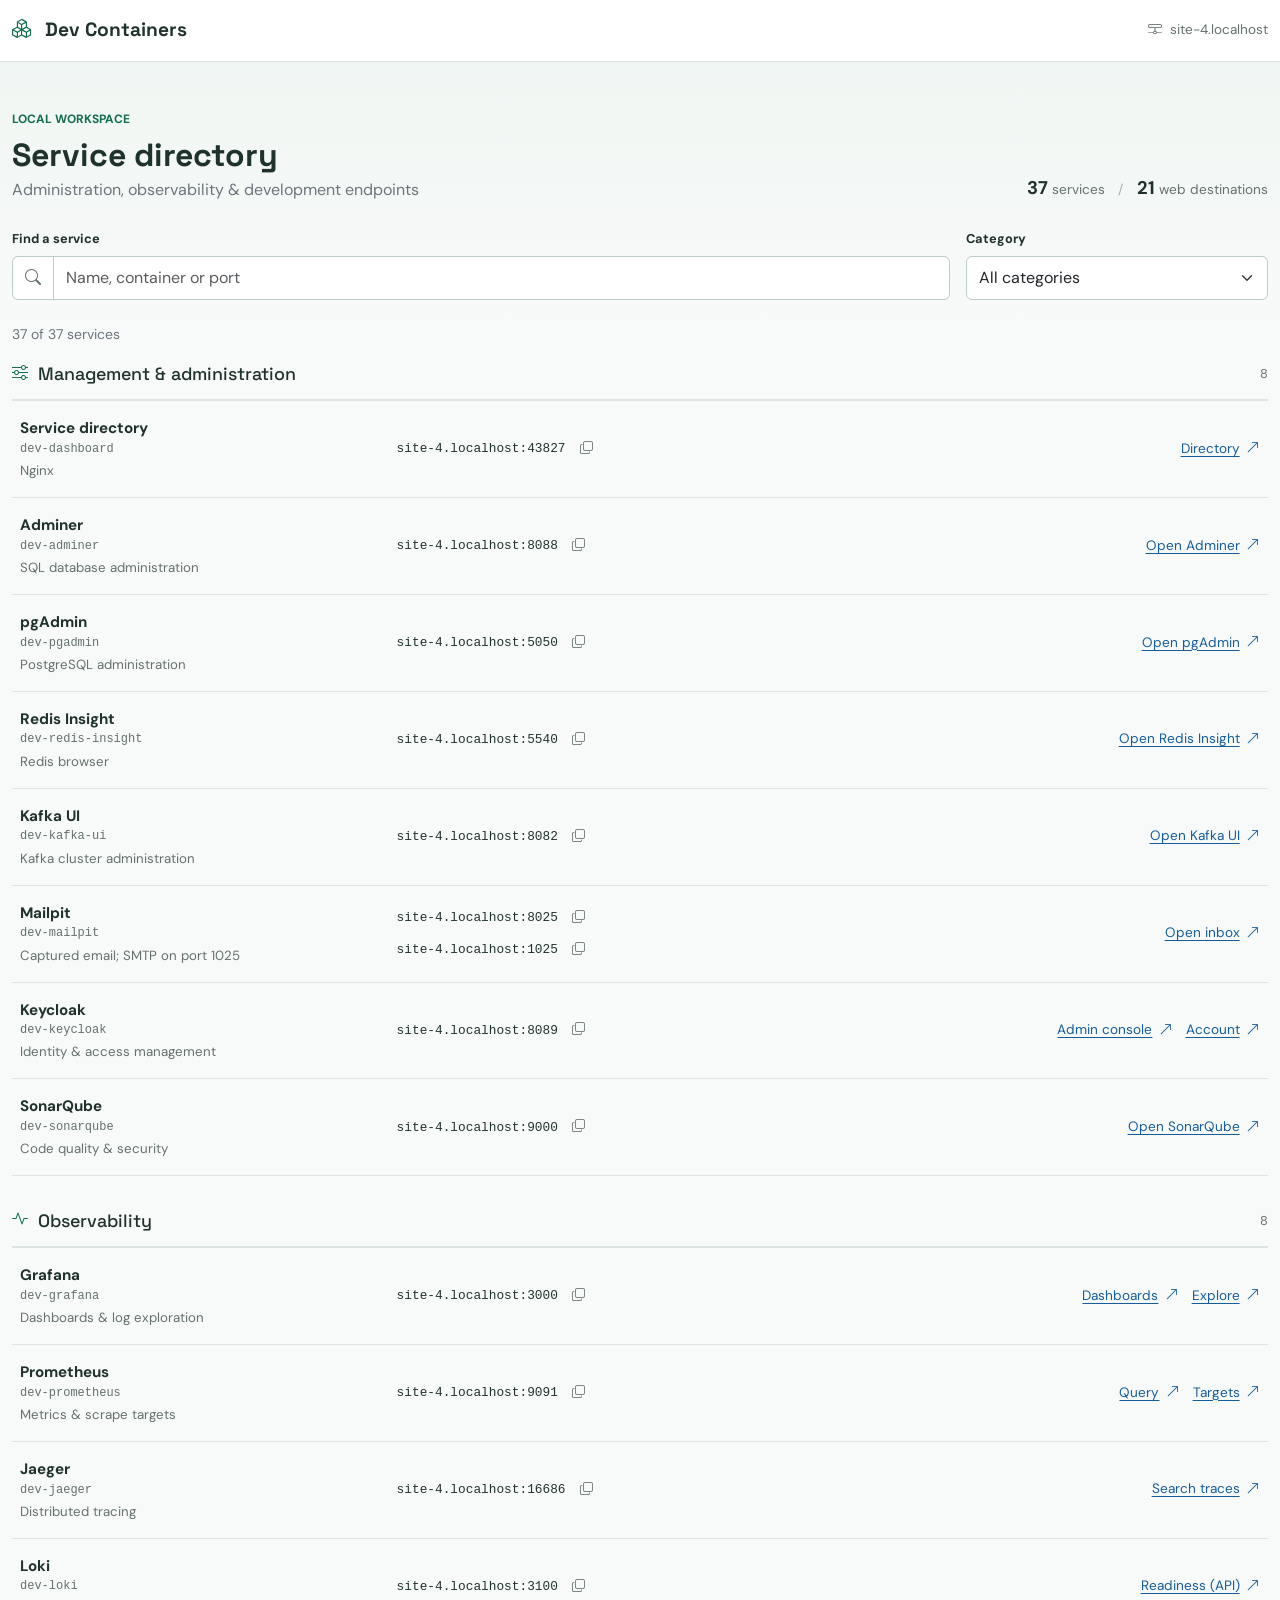
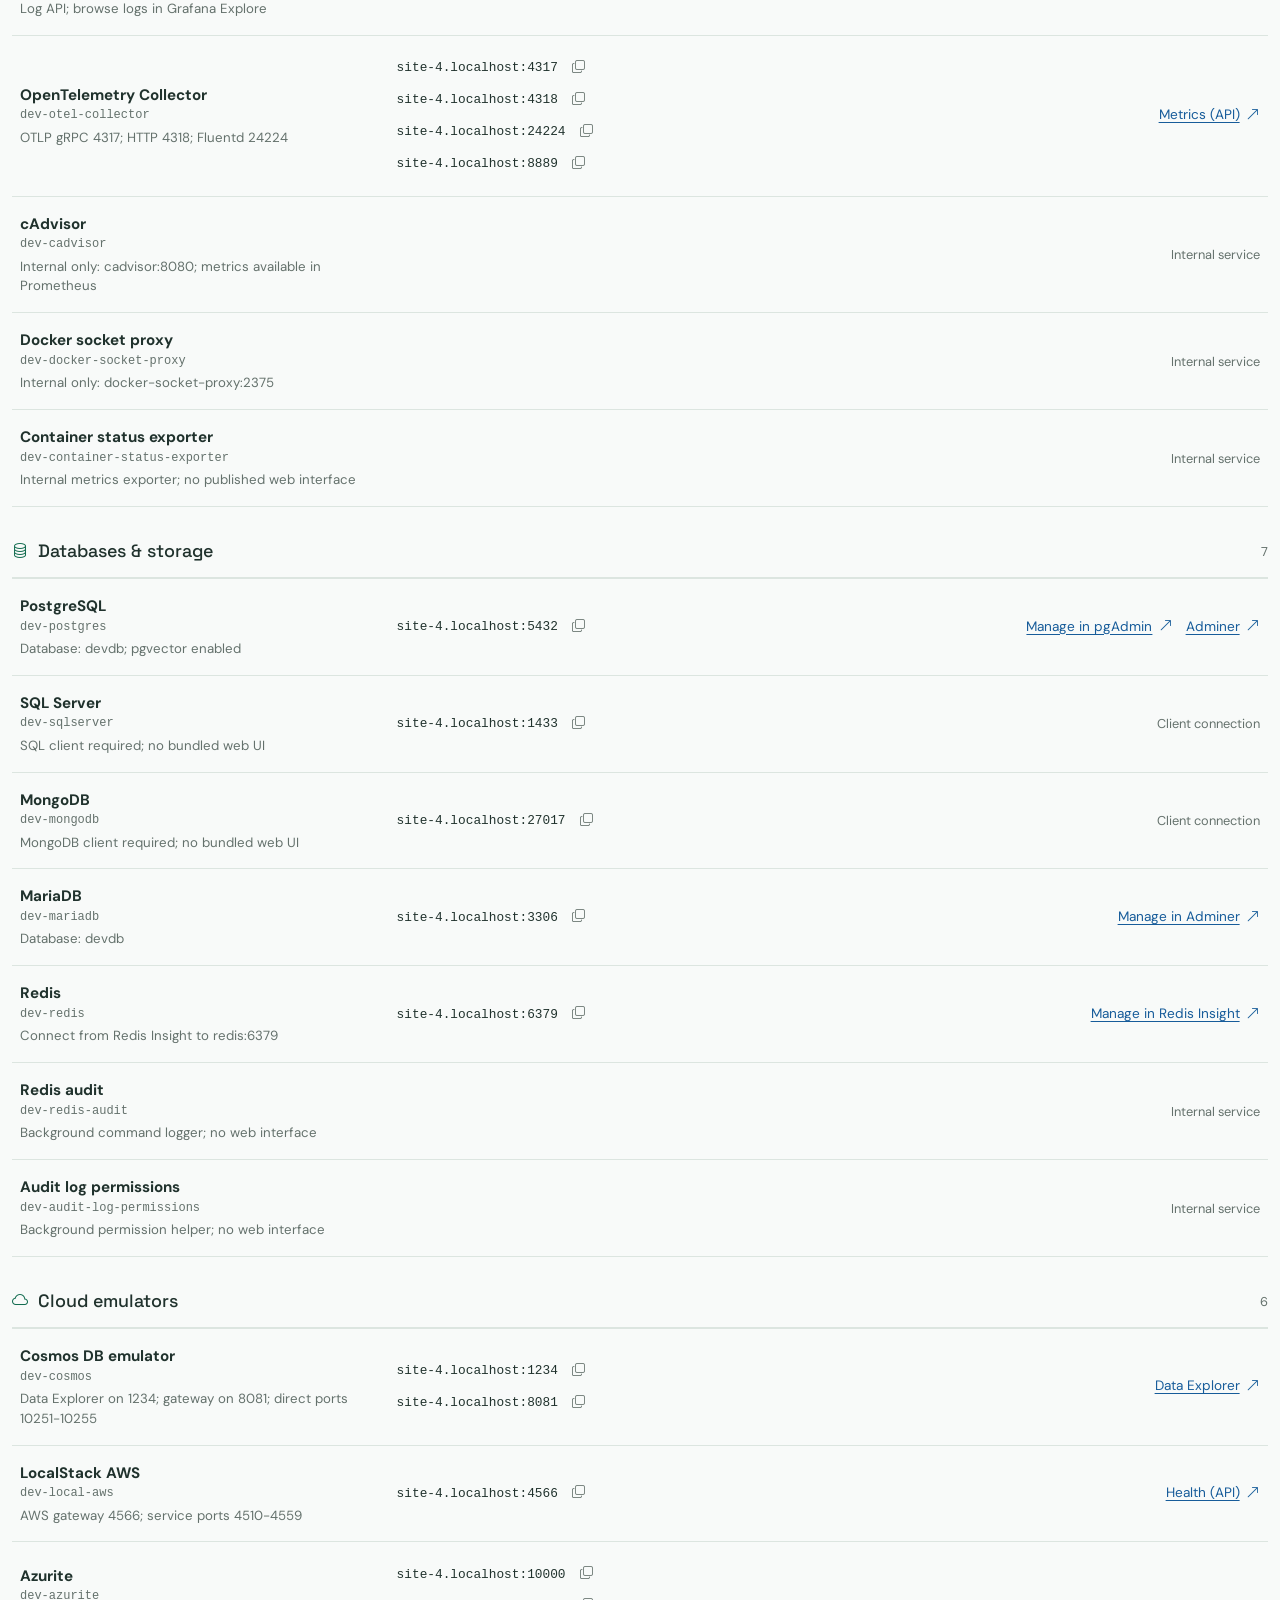
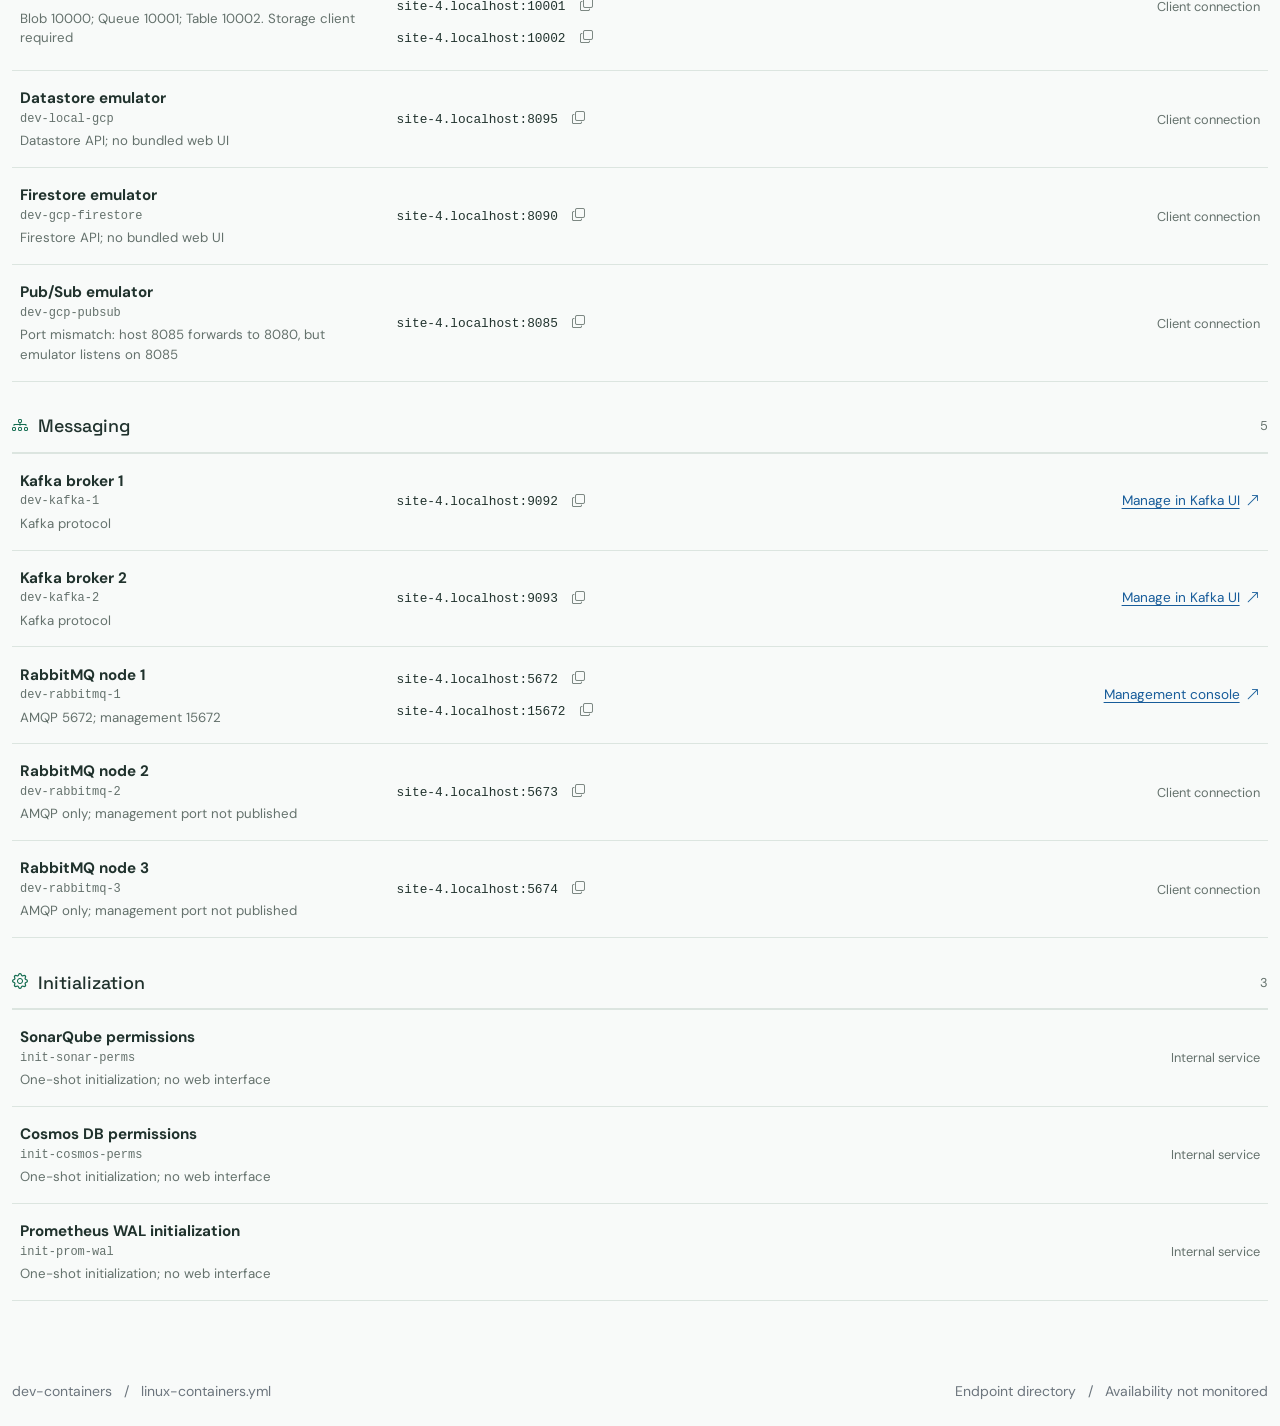
==== admin_ui/html/index.html @ c8a7fbc8 "added dashboard" ====
<!doctype html>
<html lang="en">
<head>
  <meta charset="utf-8">
  <meta name="viewport" content="width=device-width, initial-scale=1">
  <meta name="color-scheme" content="light">
  <meta name="description" content="Local development container directory with administration links and service endpoints.">
  <title>Dev Containers | Service Directory</title>
  <link rel="icon" href="data:,">
  <link href="https://cdn.jsdelivr.net/npm/bootstrap@5.3.3/dist/css/bootstrap.min.css" rel="stylesheet" integrity="sha384-QWTKZyjpPEjISv5WaRU9OFeRpok6YctnYmDr5pNlyT2bRjXh0JMhjY6hW+ALEwIH" crossorigin="anonymous">
  <link href="https://cdn.jsdelivr.net/npm/bootstrap-icons@1.11.3/font/bootstrap-icons.min.css" rel="stylesheet">
  <link href="https://fonts.googleapis.com/css2?family=DM+Sans:wght@400;500;600;700&family=Space+Grotesk:wght@500;600;700&display=swap" rel="stylesheet">
  <link href="styles.css" rel="stylesheet">
  <script src="app.js" defer></script>
</head>
<body>
  <header class="topbar">
    <div class="container-xxl d-flex align-items-center justify-content-between gap-3 py-3">
      <a class="brand text-decoration-none" href="./"><i class="bi bi-boxes" aria-hidden="true"></i> Dev Containers</a>
      <span class="host-label"><i class="bi bi-hdd-network me-2" aria-hidden="true"></i><span id="hostname"></span></span>
    </div>
  </header>
  <main class="container-xxl py-4 py-lg-5">
    <div class="heading-row d-flex flex-wrap justify-content-between align-items-end gap-3 mb-4">
      <div>
        <p class="eyebrow mb-2">LOCAL WORKSPACE</p>
        <h1 class="mb-1">Service directory</h1>
        <p class="text-secondary mb-0">Administration, observability &amp; development endpoints</p>
      </div>
      <div class="totals"><strong id="service-count">0</strong> services <span aria-hidden="true">/</span> <strong id="web-count">0</strong> web destinations</div>
    </div>
    <div class="directory-toolbar row g-3 align-items-end mb-4">
      <div class="col-md-8 col-lg-9">
        <label for="search" class="form-label">Find a service</label>
        <div class="input-group"><span class="input-group-text"><i class="bi bi-search" aria-hidden="true"></i></span><input id="search" type="search" class="form-control" placeholder="Name, container or port" autocomplete="off"></div>
      </div>
      <div class="col-md-4 col-lg-3"><label for="category" class="form-label">Category</label><select id="category" class="form-select"><option value="">All categories</option></select></div>
    </div>
    <output id="results" class="d-block small text-secondary mb-3" aria-live="polite"></output>
    <div id="directory"></div>
    <p id="empty" class="empty-state" hidden>No services match your search.</p>
    <noscript><p class="alert alert-warning">JavaScript is required to display the service directory.</p></noscript>
  </main>
  <footer class="container-xxl pb-4 d-flex flex-wrap justify-content-between gap-2 small text-secondary"><span>dev-containers <span class="mx-2" aria-hidden="true">/</span> linux-containers.yml</span><span>Endpoint directory <span class="mx-2" aria-hidden="true">/</span> Availability not monitored</span></footer>
  <output id="copy-status" class="visually-hidden" aria-live="polite"></output>
</body>
</html>
---- admin_ui/html/styles.css ----
:root {
  --ink: #20322d;
  --accent: #136c50;
  --line: #dce5e0;
  --muted: #64716c;
}
body { background: linear-gradient(180deg, #eef5f1 0, #f8faf9 320px); color: var(--ink); font-family: "DM Sans", sans-serif; min-height: 100vh; letter-spacing: 0; }
.topbar { background: #fff; border-bottom: 1px solid var(--line); }
.brand { color: var(--ink); font-family: "Space Grotesk", sans-serif; font-size: 1.2rem; font-weight: 700; }
.brand i { color: var(--accent); margin-right: .55rem; }
.host-label { color: var(--muted); font-size: .85rem; overflow-wrap: anywhere; }
h1, h2 { font-family: "Space Grotesk", sans-serif; }
h1 { font-size: 2rem; font-weight: 700; }
h2 { font-size: 1.12rem; margin: 0; }
.eyebrow { color: var(--accent); font-size: .75rem; font-weight: 700; }
.totals { color: var(--muted); font-size: .85rem; }
.totals strong { color: var(--ink); font-size: 1.15rem; }
.totals span { margin: 0 .6rem; color: #a4b4ac; }
.form-label { font-size: .8rem; font-weight: 700; }
.form-control, .form-select, .input-group-text { border-color: #bccdc3; min-height: 44px; }
.input-group-text { background: #fff; color: var(--muted); }
.form-control:focus, .form-select:focus { border-color: var(--accent); box-shadow: 0 0 0 .2rem #136c5020; }
.service-section { margin-bottom: 2rem; }
.section-heading { display: flex; align-items: center; gap: .65rem; border-bottom: 2px solid var(--line); padding-bottom: .85rem; }
.section-heading > i { color: var(--accent); }
.section-count { color: var(--muted); font-size: .8rem; margin-left: auto; }
.service-row { display: grid; grid-template-columns: minmax(0, 1fr) minmax(0, 1.25fr) minmax(0, 1.1fr); align-items: center; gap: 1rem; padding: 1rem .5rem; border-bottom: 1px solid var(--line); }
.service-row:hover { background: #ffffffa6; }
.service-name { font-weight: 700; font-size: .95rem; }
.container-name { font-family: monospace; color: var(--muted); font-size: .75rem; overflow-wrap: anywhere; }
.service-note { color: var(--muted); font-size: .83rem; margin-top: .2rem; }
.endpoints { font-family: monospace; font-size: .8rem; overflow-wrap: anywhere; }
.endpoint-line { display: flex; align-items: center; gap: .3rem; }
.copy-button { border: 0; background: transparent; color: var(--muted); flex: 0 0 32px; width: 32px; height: 32px; border-radius: 4px; }
.copy-button:hover, .copy-button:focus-visible { background: #e2ece6; color: var(--accent); }
.destinations { display: flex; flex-wrap: wrap; gap: .4rem .8rem; justify-content: flex-end; }
.destination { font-size: .85rem; color: #175c9a; text-underline-offset: 3px; display: inline-flex; align-items: center; gap: .4rem; min-height: 36px; }
.endpoint-type { color: var(--muted); font-size: .8rem; }
.empty-state { text-align: center; padding: 3rem 1rem; color: var(--muted); }
a:focus-visible, button:focus-visible { outline: 2px solid var(--accent); outline-offset: 3px; }
@media (max-width: 767px) {
  h1 { font-size: 1.65rem; }
  .brand { font-size: 1rem; }
  .host-label { max-width: 40%; font-size: .75rem; }
  .service-row { grid-template-columns: minmax(0, 1fr); gap: .5rem; padding: 1rem 0; }
  .destinations { justify-content: flex-start; }
}
@media (prefers-reduced-motion: no-preference) {
  main { animation: arrive .25s ease-out; }
  @keyframes arrive { from { opacity: 0; transform: translateY(5px); } to { opacity: 1; transform: translateY(0); } }
}
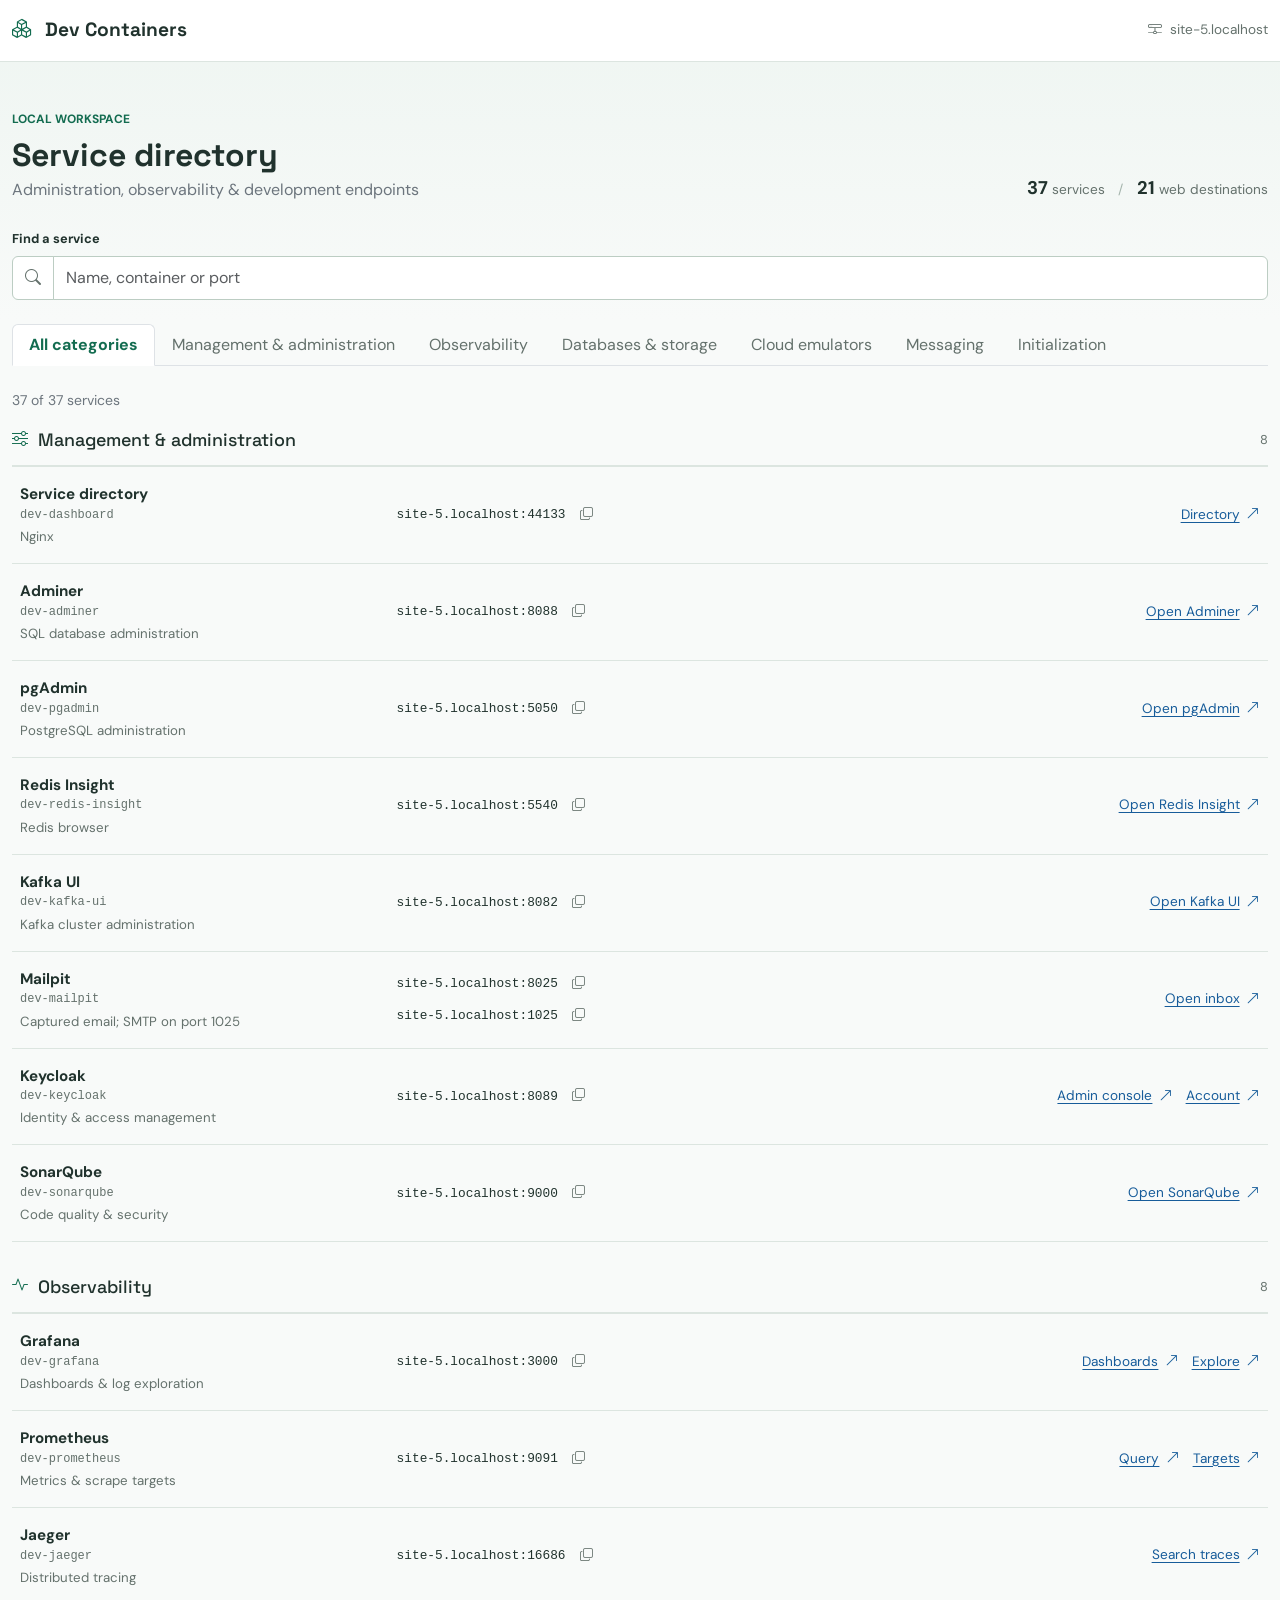
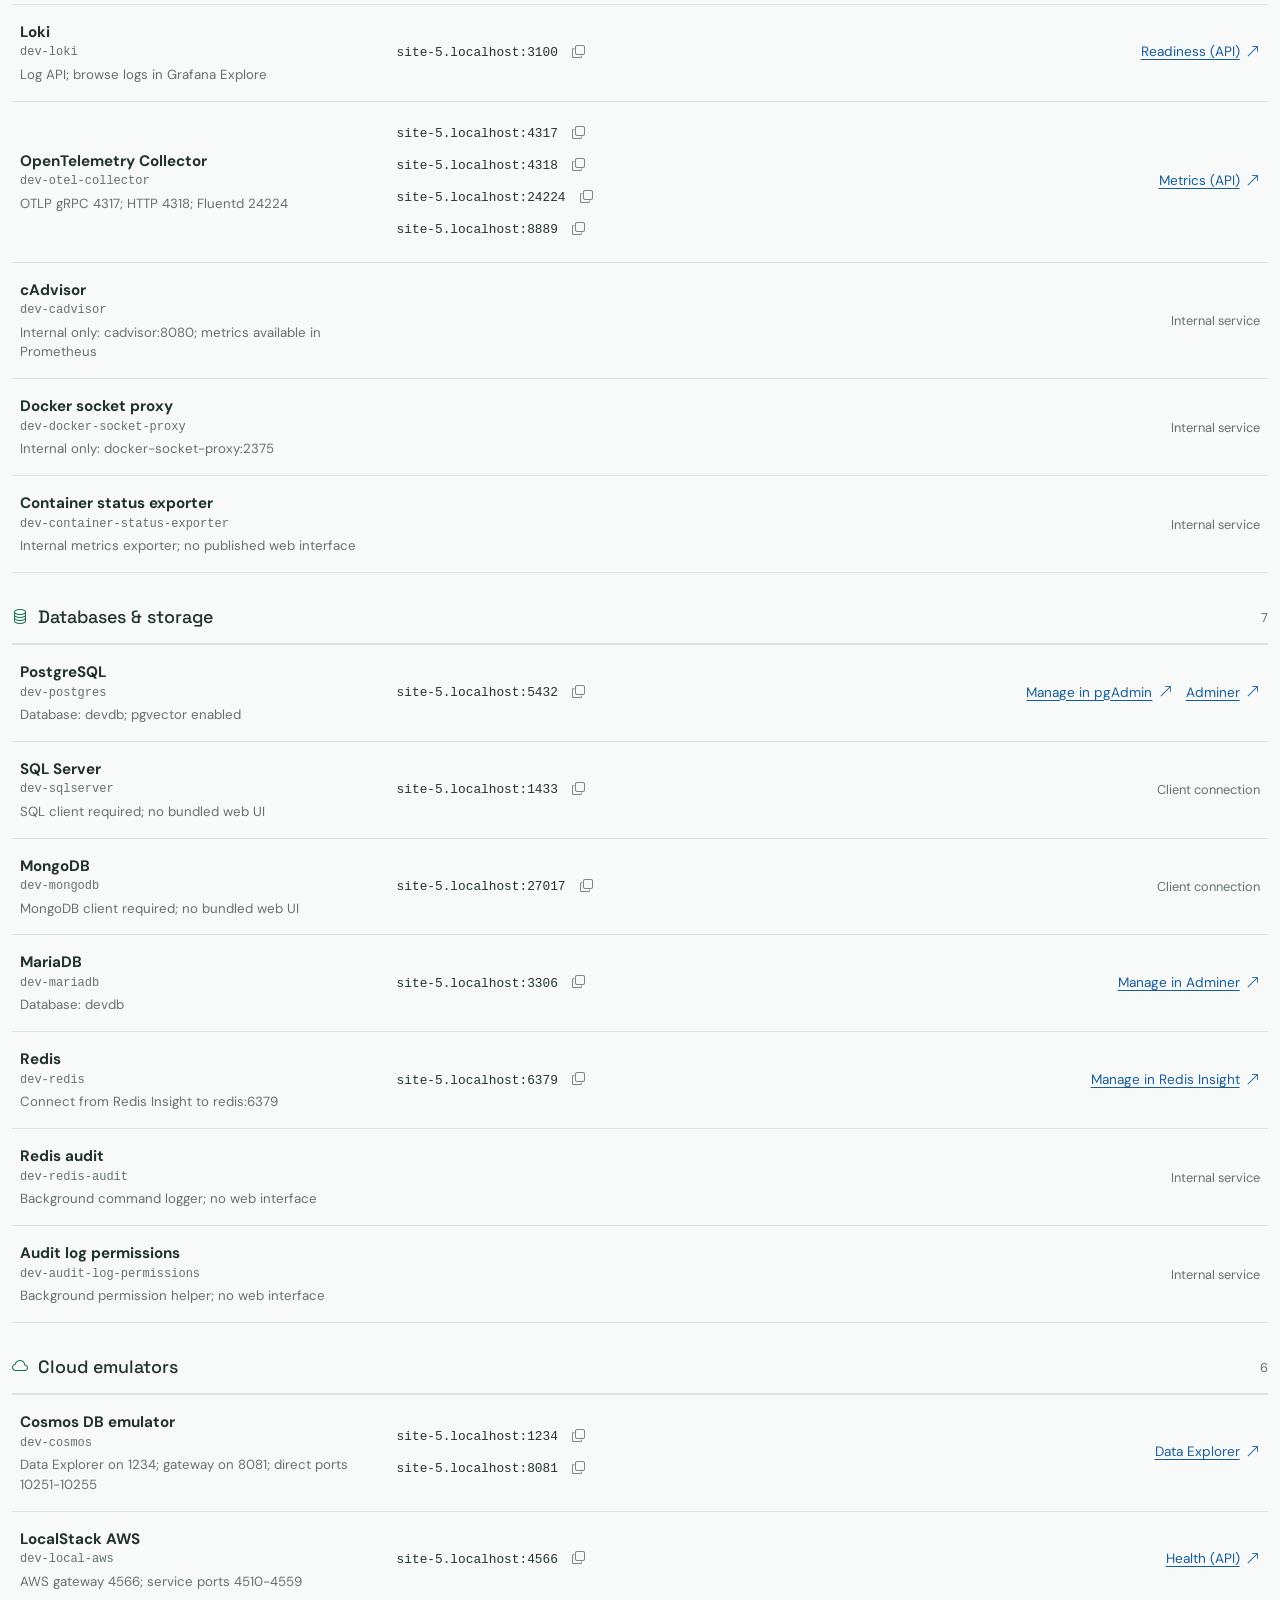
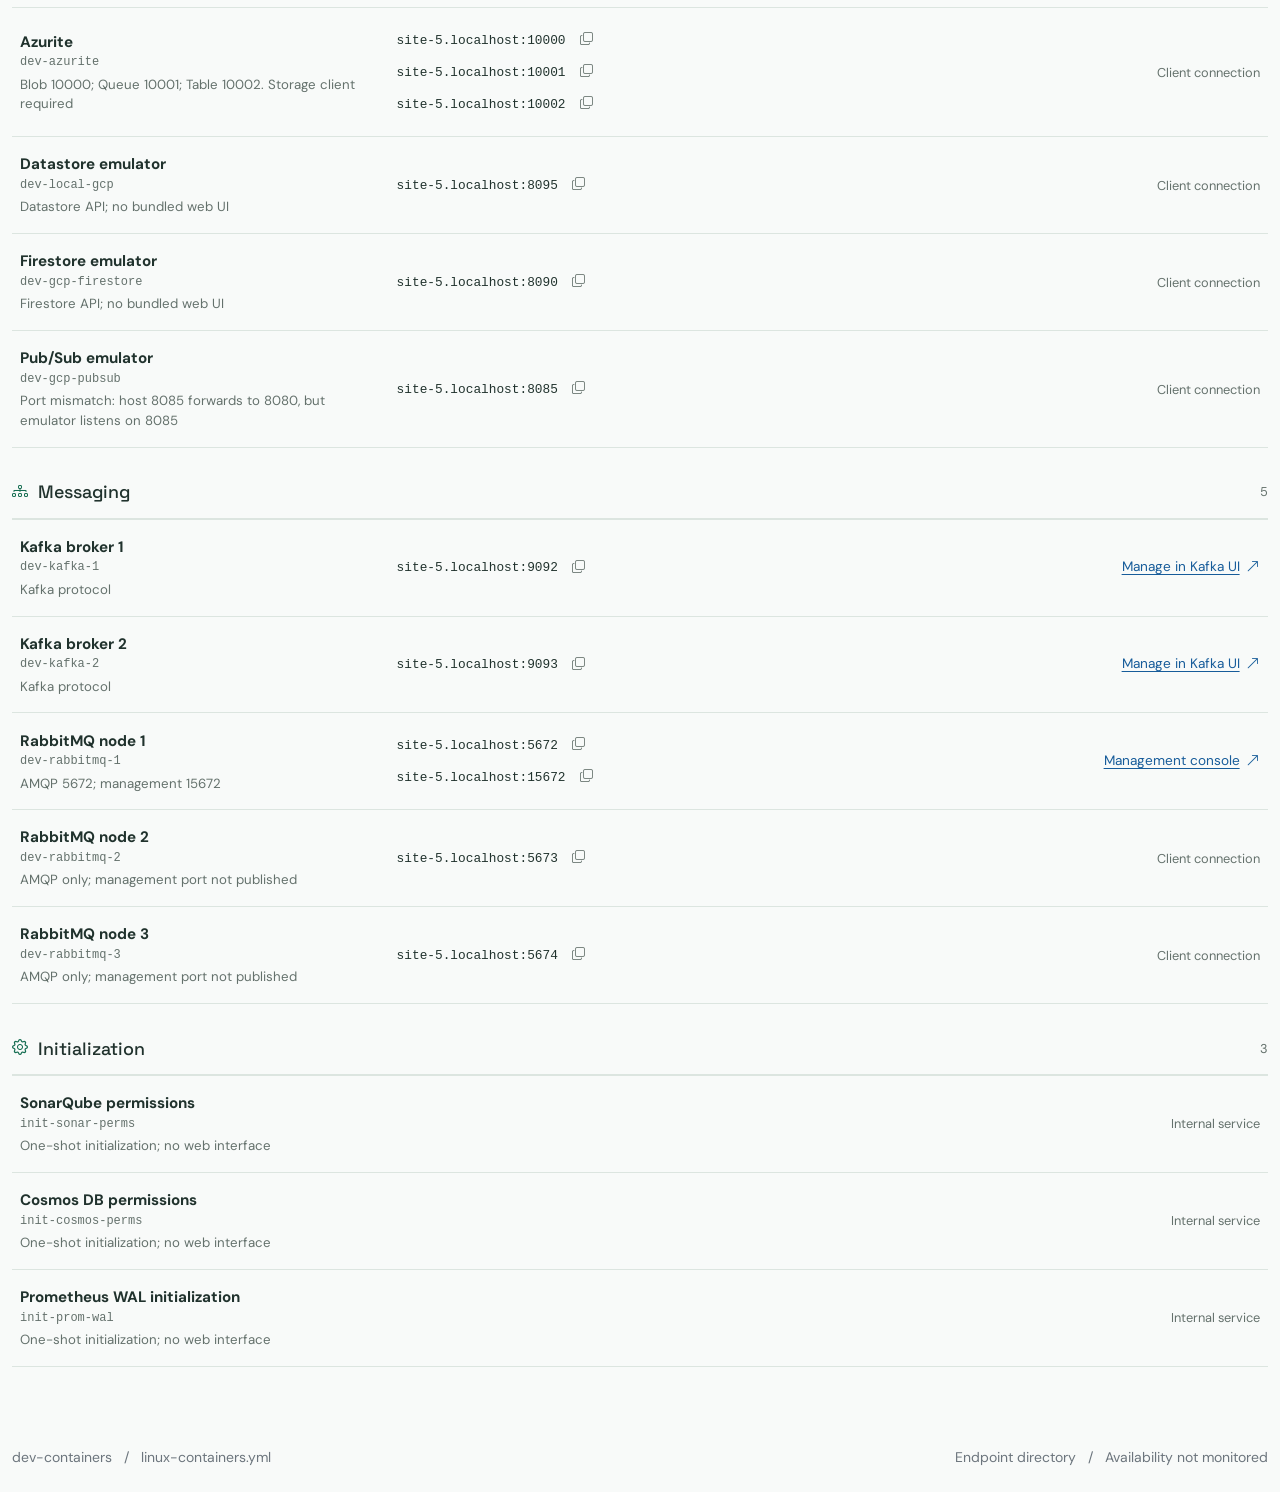
==== commit 92e2f94b: "admin update with tabs" ====
--- a/admin_ui/html/index.html
+++ b/admin_ui/html/index.html
@@ -30,12 +30,12 @@
       <div class="totals"><strong id="service-count">0</strong> services <span aria-hidden="true">/</span> <strong id="web-count">0</strong> web destinations</div>
     </div>
     <div class="directory-toolbar row g-3 align-items-end mb-4">
-      <div class="col-md-8 col-lg-9">
+      <div class="col-12">
         <label for="search" class="form-label">Find a service</label>
         <div class="input-group"><span class="input-group-text"><i class="bi bi-search" aria-hidden="true"></i></span><input id="search" type="search" class="form-control" placeholder="Name, container or port" autocomplete="off"></div>
       </div>
-      <div class="col-md-4 col-lg-3"><label for="category" class="form-label">Category</label><select id="category" class="form-select"><option value="">All categories</option></select></div>
     </div>
+    <nav aria-label="Service categories"><ul id="categories" class="nav nav-tabs mb-4"></ul></nav>
     <output id="results" class="d-block small text-secondary mb-3" aria-live="polite"></output>
     <div id="directory"></div>
     <p id="empty" class="empty-state" hidden>No services match your search.</p>
--- a/admin_ui/html/styles.css
+++ b/admin_ui/html/styles.css
@@ -20,6 +20,8 @@
 .form-control, .form-select, .input-group-text { border-color: #bccdc3; min-height: 44px; }
 .input-group-text { background: #fff; color: var(--muted); }
 .form-control:focus, .form-select:focus { border-color: var(--accent); box-shadow: 0 0 0 .2rem #136c5020; }
+.nav-tabs .nav-link { color: var(--muted); }
+.nav-tabs .nav-link.active { color: var(--accent); font-weight: 700; }
 .service-section { margin-bottom: 2rem; }
 .section-heading { display: flex; align-items: center; gap: .65rem; border-bottom: 2px solid var(--line); padding-bottom: .85rem; }
 .section-heading > i { color: var(--accent); }
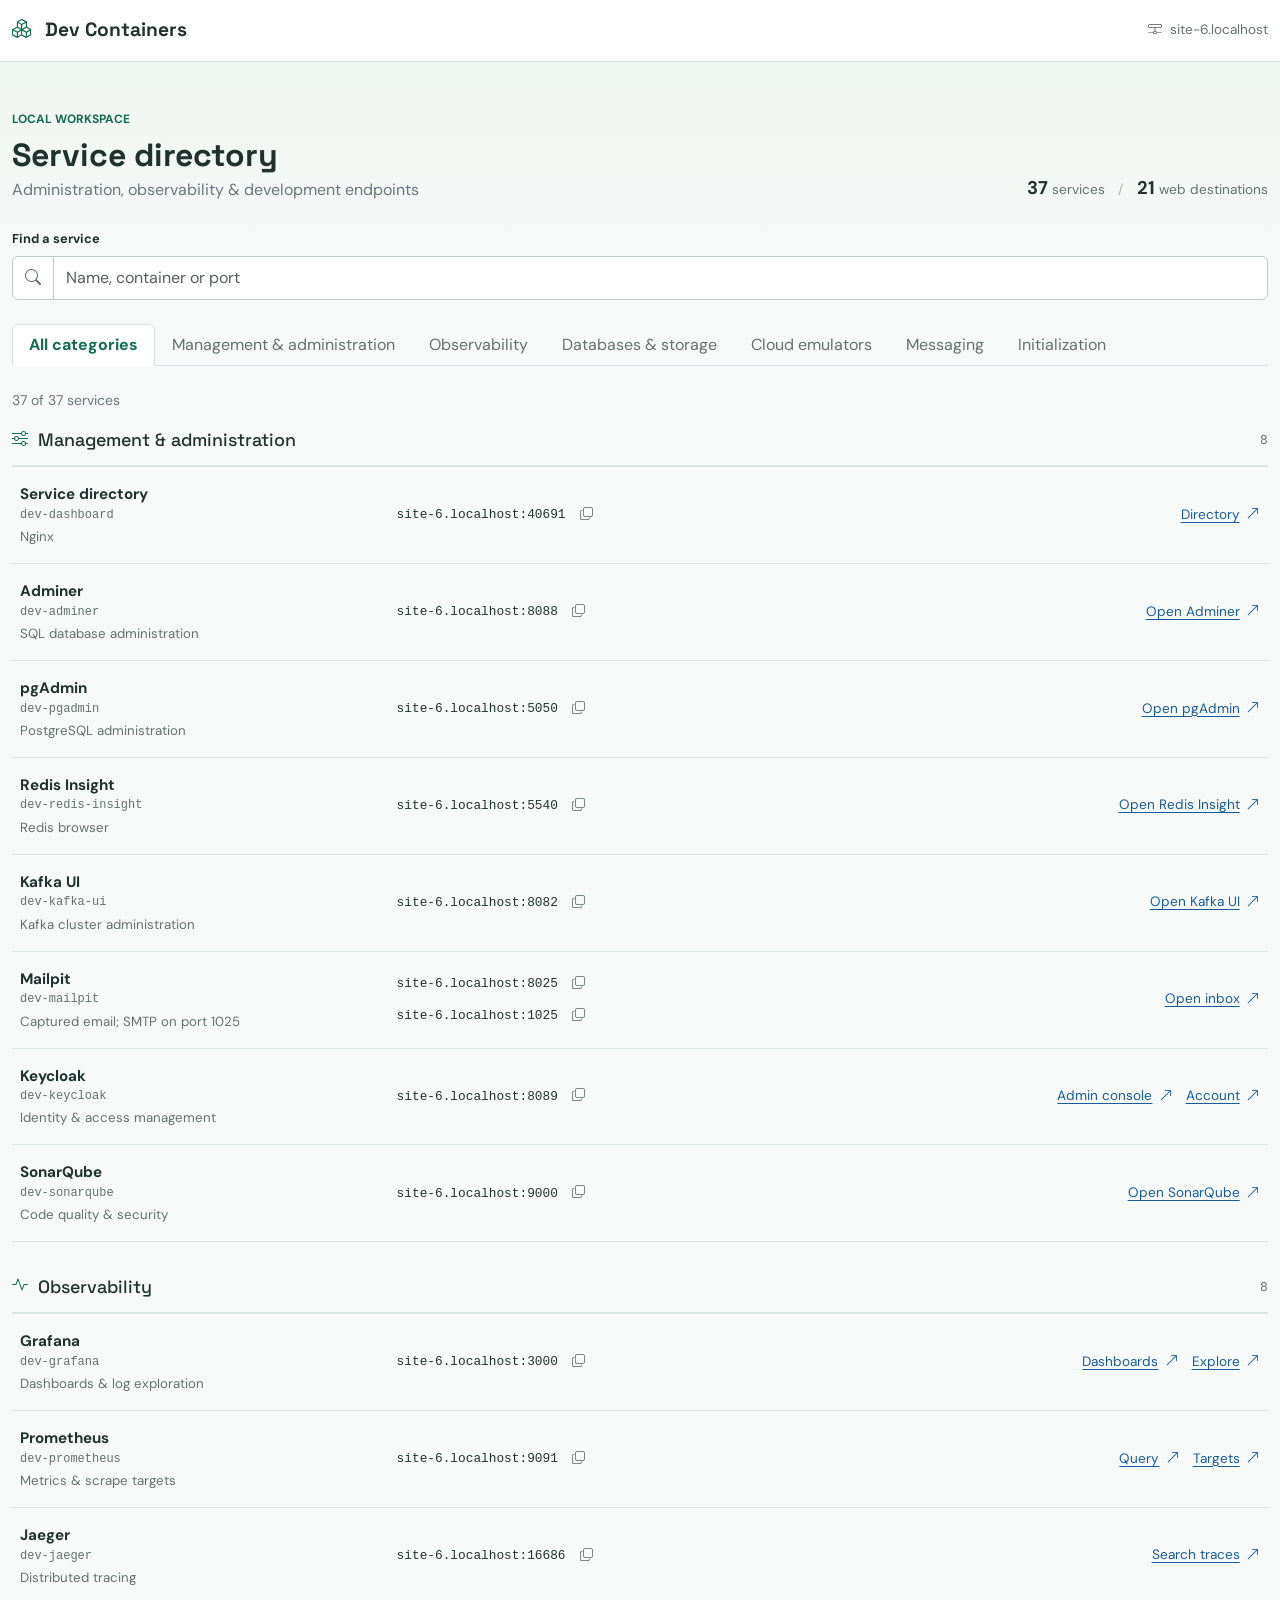
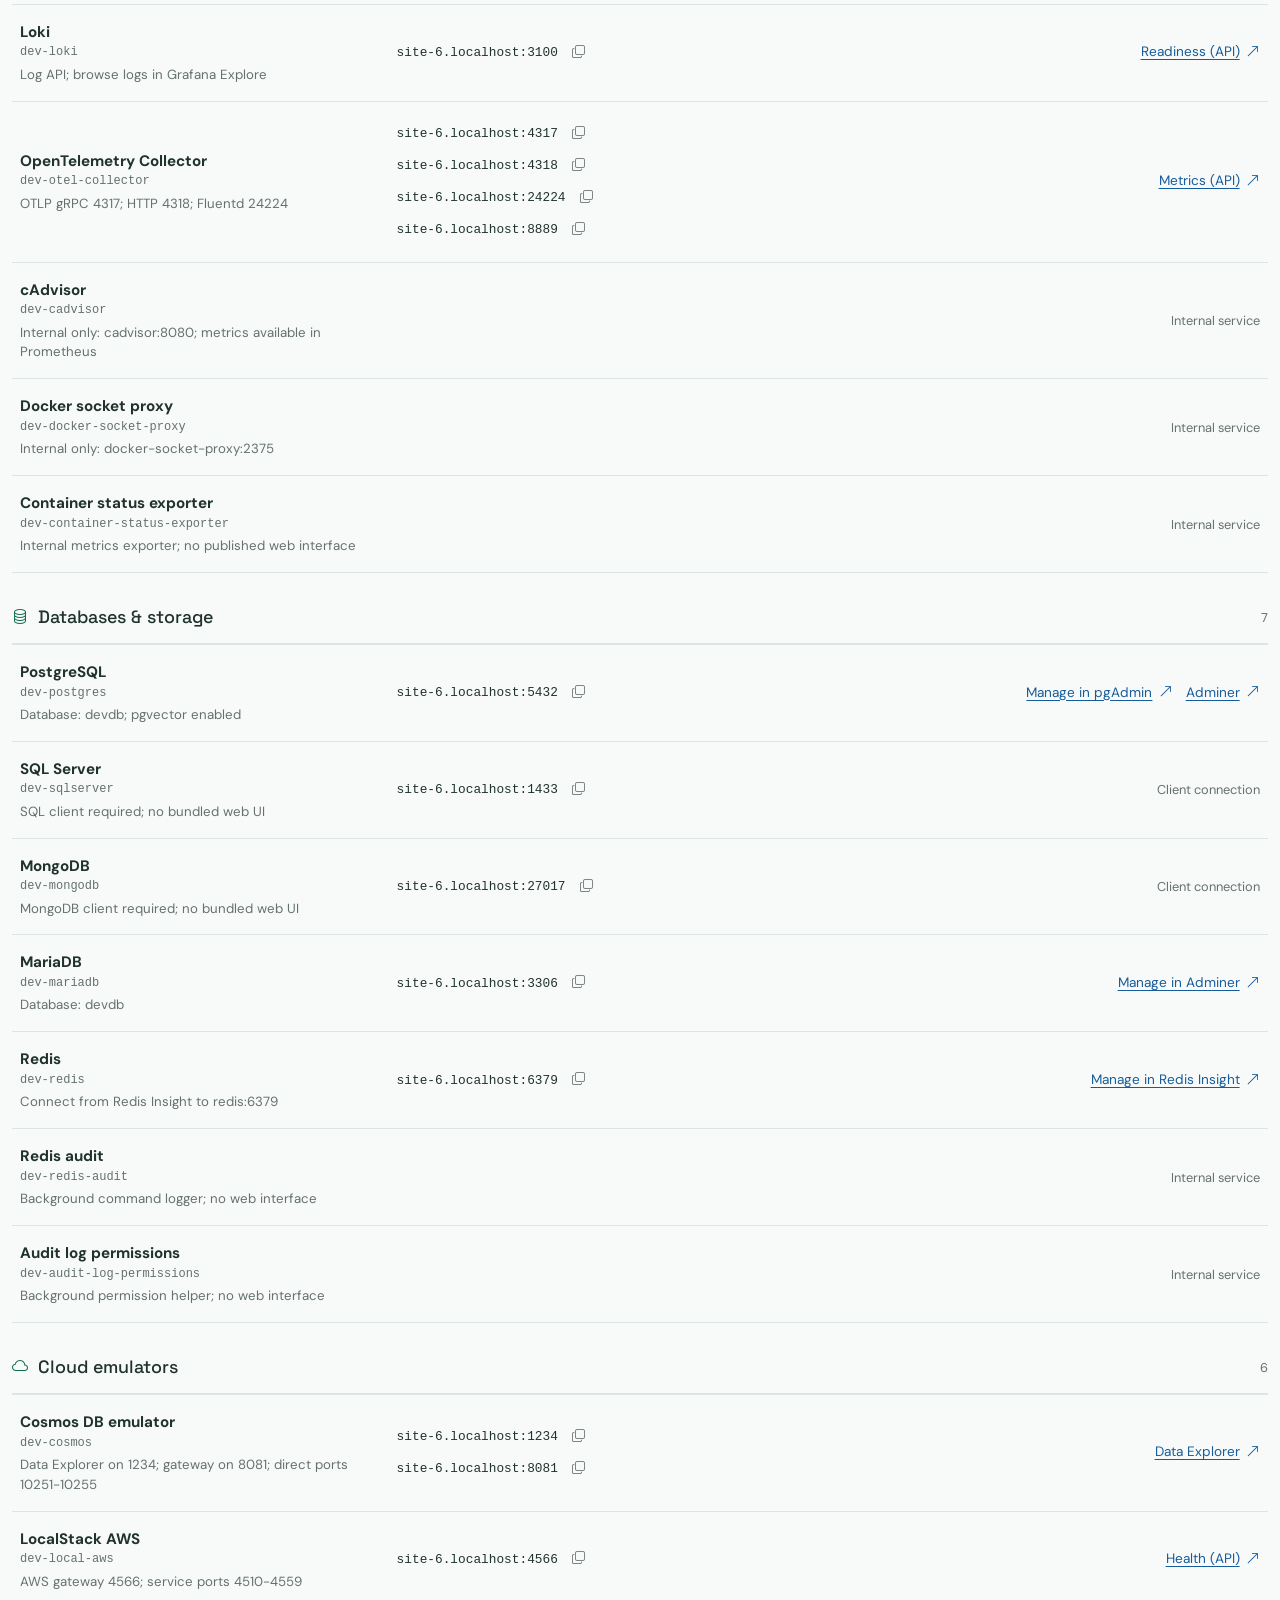
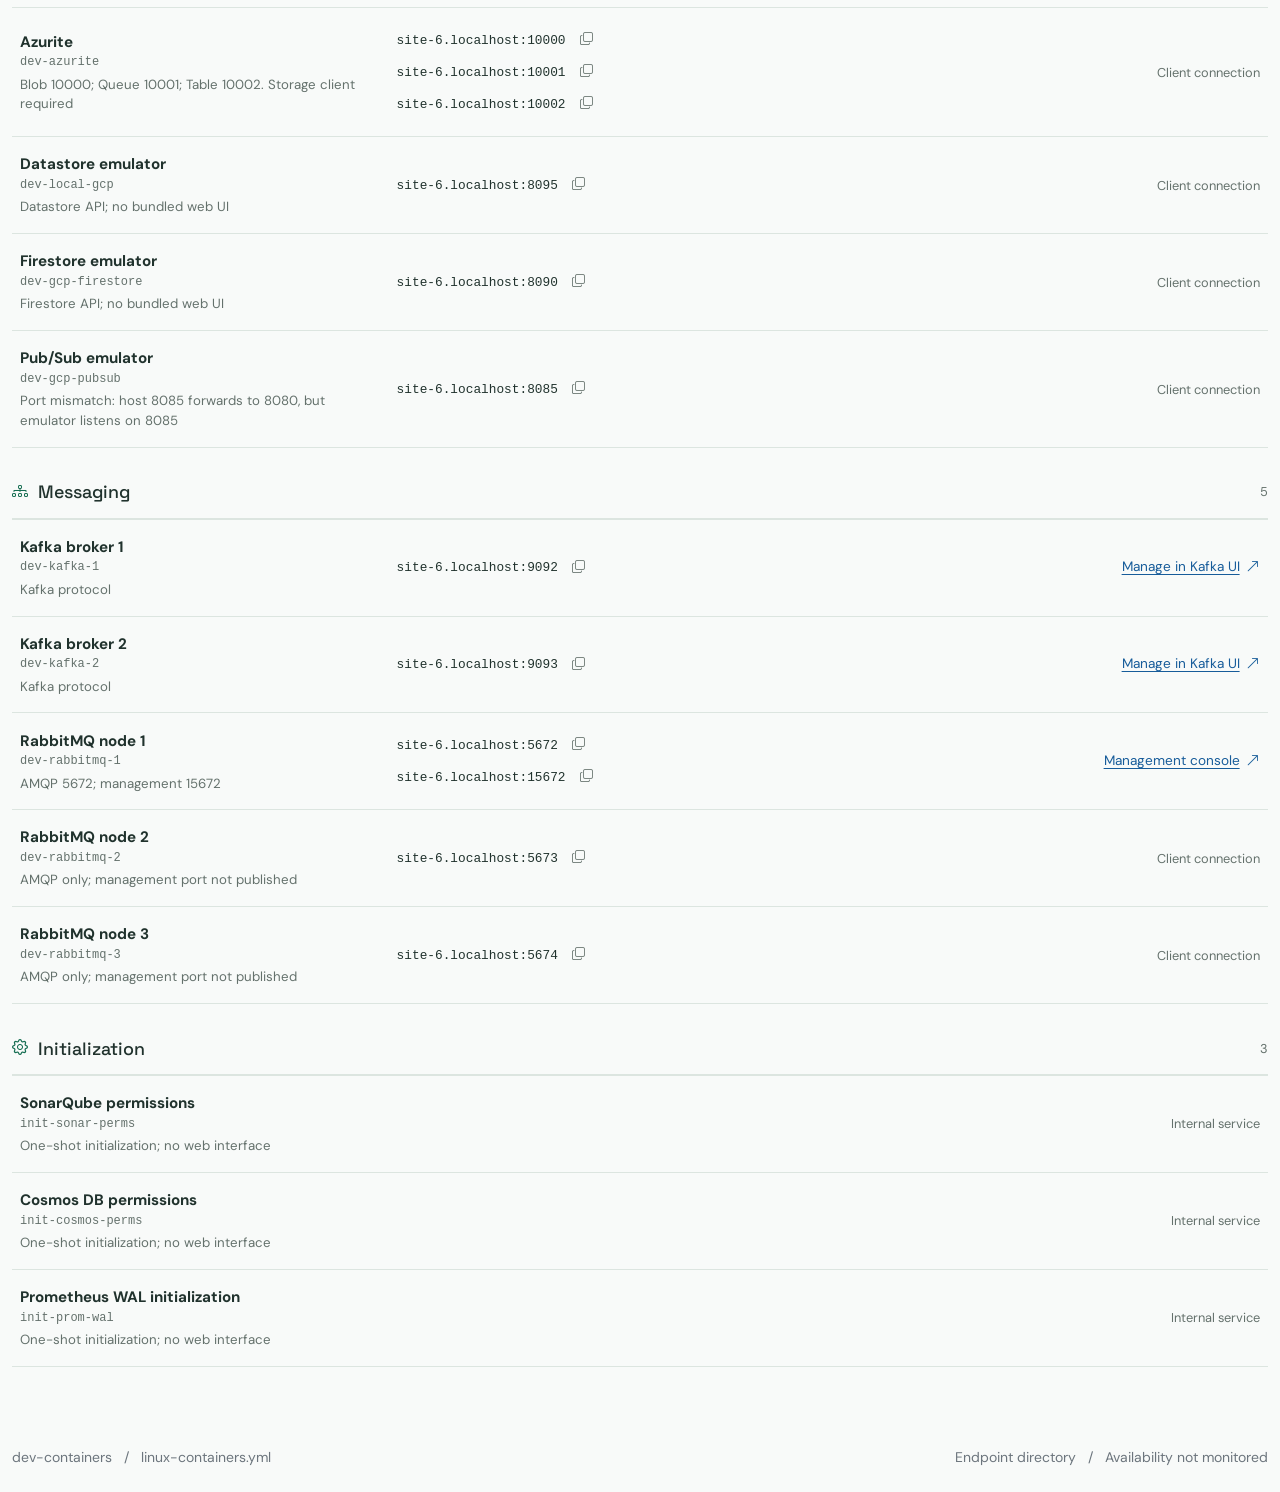
==== commit 64626eaa: "no cache for dashboard" ====
--- a/admin_ui/html/index.html
+++ b/admin_ui/html/index.html
@@ -4,14 +4,27 @@
   <meta charset="utf-8">
   <meta name="viewport" content="width=device-width, initial-scale=1">
   <meta name="color-scheme" content="light">
+  <meta http-equiv="cache-control" content="no-cache, no-store, must-revalidate">
+  <meta http-equiv="pragma" content="no-cache">
+  <meta http-equiv="expires" content="0">
   <meta name="description" content="Local development container directory with administration links and service endpoints.">
   <title>Dev Containers | Service Directory</title>
   <link rel="icon" href="data:,">
   <link href="https://cdn.jsdelivr.net/npm/bootstrap@5.3.3/dist/css/bootstrap.min.css" rel="stylesheet" integrity="sha384-QWTKZyjpPEjISv5WaRU9OFeRpok6YctnYmDr5pNlyT2bRjXh0JMhjY6hW+ALEwIH" crossorigin="anonymous">
   <link href="https://cdn.jsdelivr.net/npm/bootstrap-icons@1.11.3/font/bootstrap-icons.min.css" rel="stylesheet">
   <link href="https://fonts.googleapis.com/css2?family=DM+Sans:wght@400;500;600;700&family=Space+Grotesk:wght@500;600;700&display=swap" rel="stylesheet">
-  <link href="styles.css" rel="stylesheet">
-  <script src="app.js" defer></script>
+  <script>
+    const assetVersion = `${Date.now()}-${Math.random().toString(36).slice(2)}`;
+    const stylesheet = document.createElement("link");
+    stylesheet.rel = "stylesheet";
+    stylesheet.href = `styles.css?v=${assetVersion}`;
+    document.head.append(stylesheet);
+    document.addEventListener("DOMContentLoaded", () => {
+      const script = document.createElement("script");
+      script.src = `app.js?v=${assetVersion}`;
+      document.body.append(script);
+    });
+  </script>
 </head>
 <body>
   <header class="topbar">
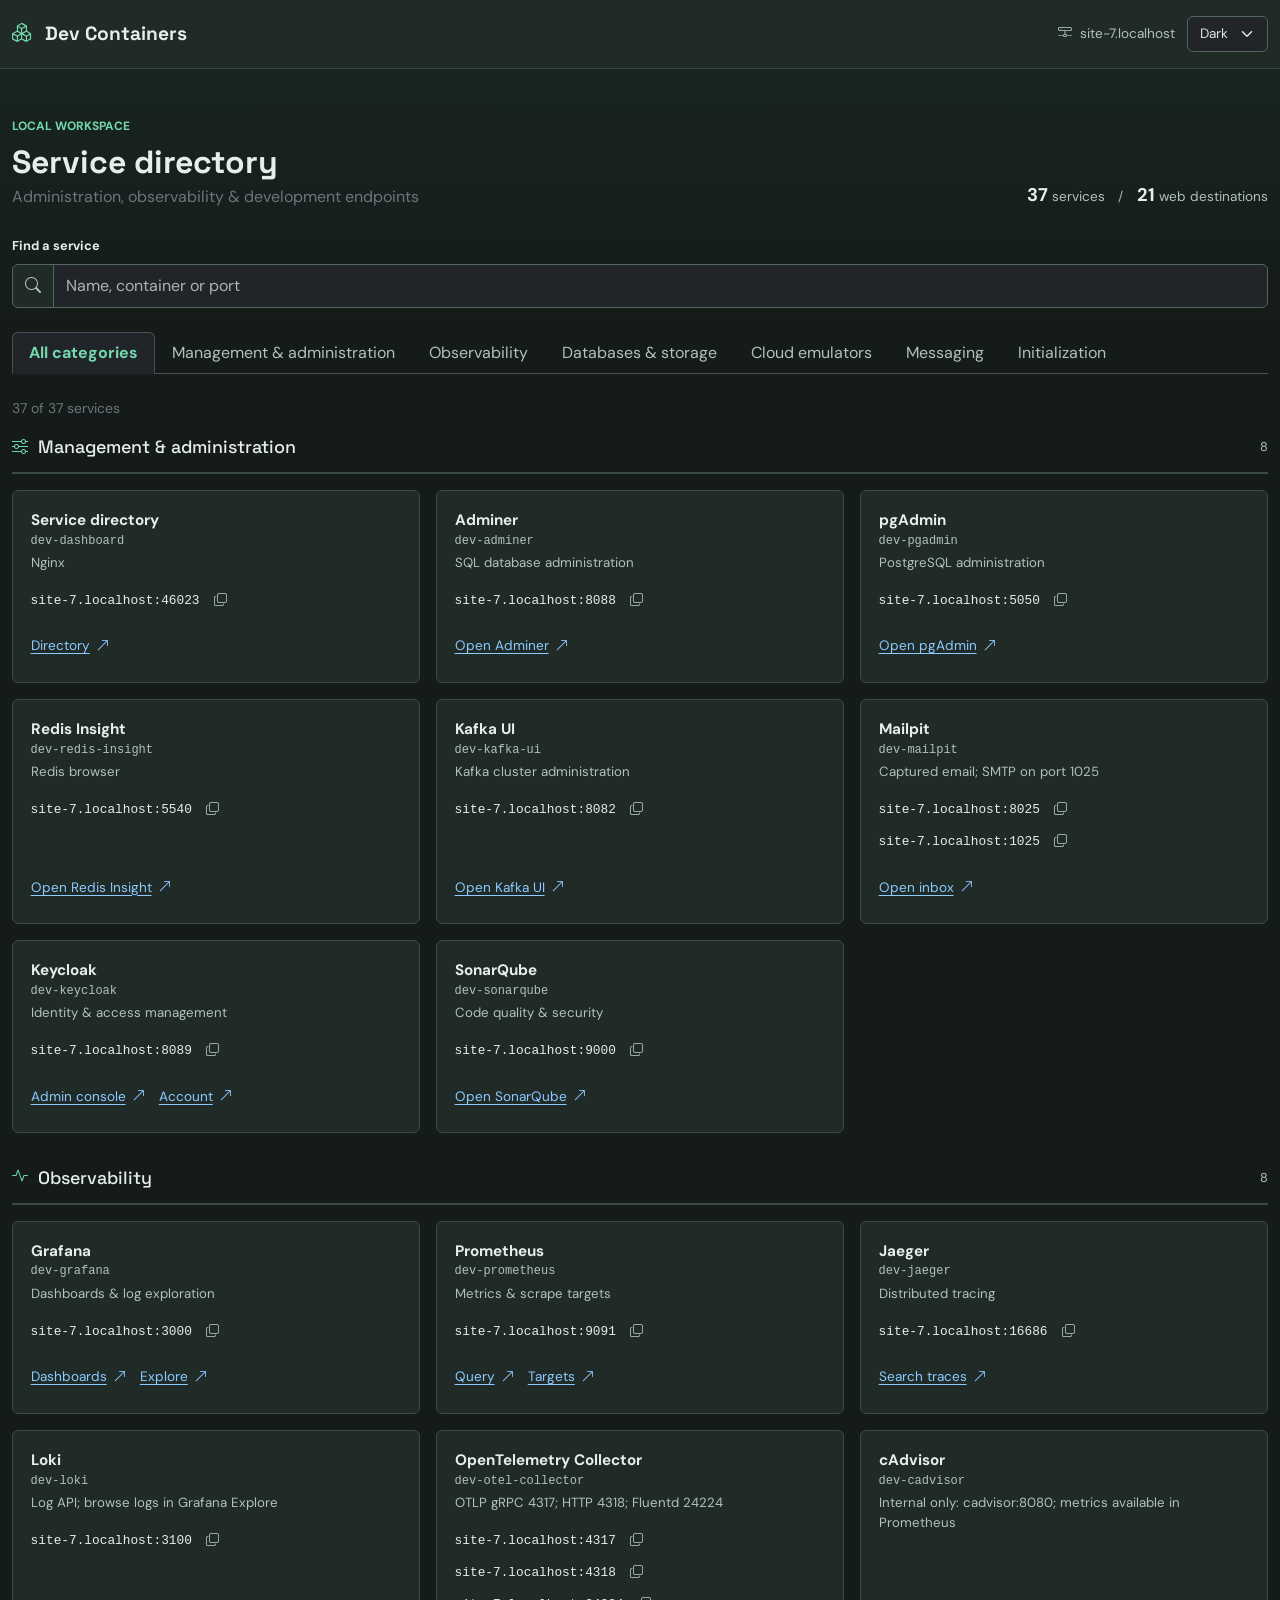
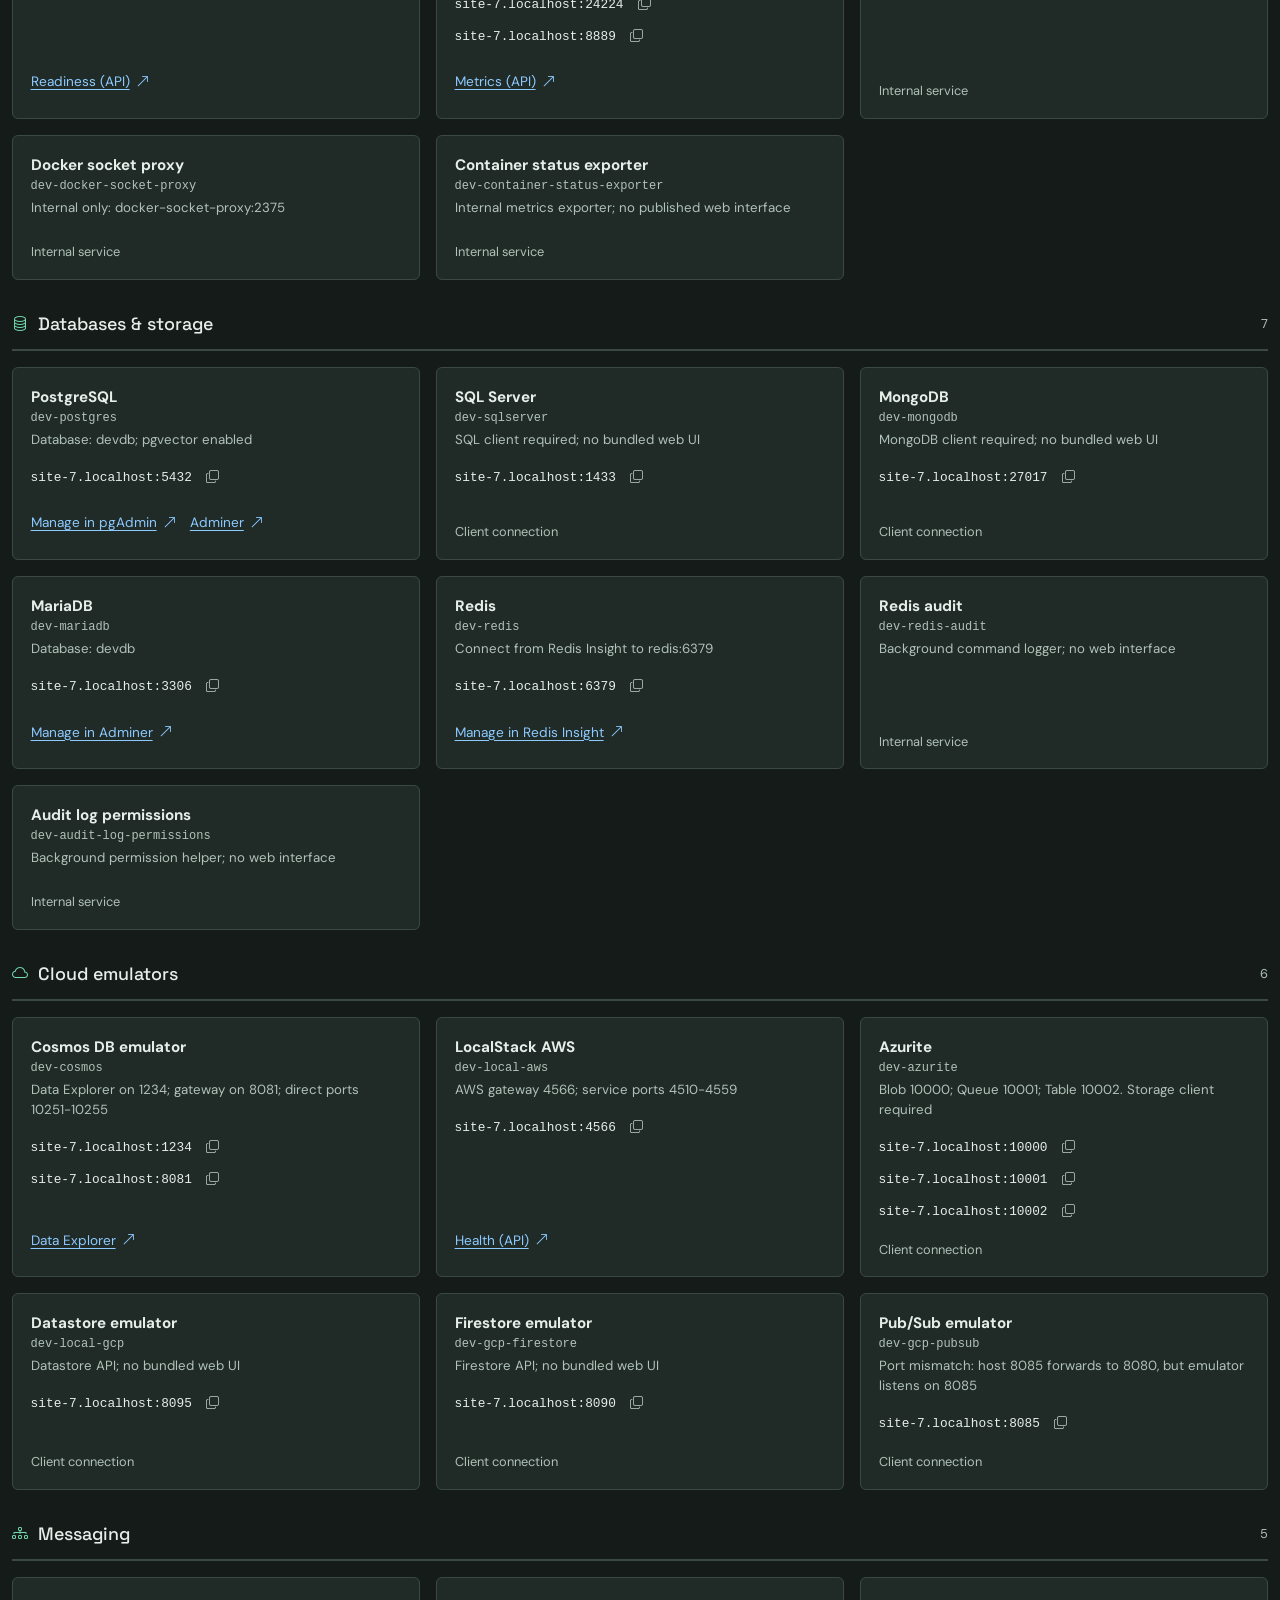
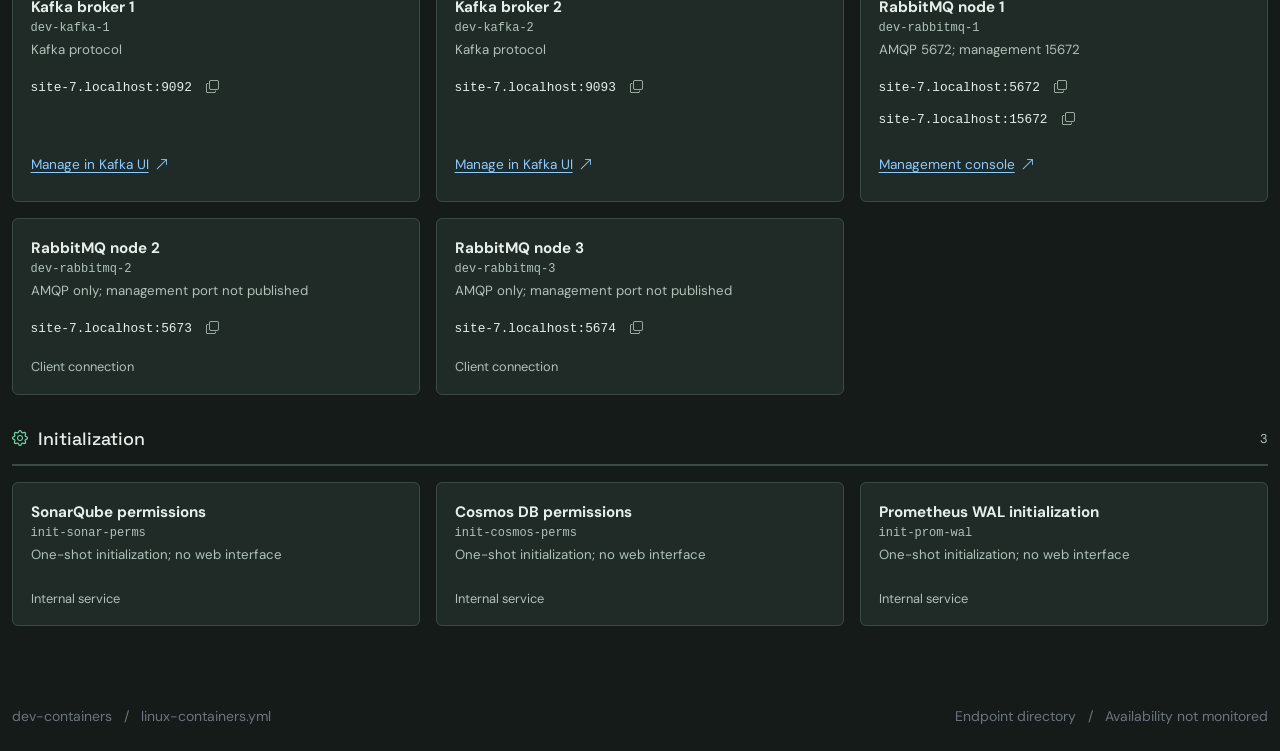
==== commit b488d7e1: "themes for dashboard" ====
--- a/admin_ui/html/index.html
+++ b/admin_ui/html/index.html
@@ -1,9 +1,9 @@
 <!doctype html>
-<html lang="en">
+<html lang="en" data-bs-theme="dark">
 <head>
   <meta charset="utf-8">
   <meta name="viewport" content="width=device-width, initial-scale=1">
-  <meta name="color-scheme" content="light">
+  <meta name="color-scheme" content="dark light">
   <meta http-equiv="cache-control" content="no-cache, no-store, must-revalidate">
   <meta http-equiv="pragma" content="no-cache">
   <meta http-equiv="expires" content="0">
@@ -14,12 +14,24 @@
   <link href="https://cdn.jsdelivr.net/npm/bootstrap-icons@1.11.3/font/bootstrap-icons.min.css" rel="stylesheet">
   <link href="https://fonts.googleapis.com/css2?family=DM+Sans:wght@400;500;600;700&family=Space+Grotesk:wght@500;600;700&display=swap" rel="stylesheet">
   <script>
+    let theme = "dark";
+    try {
+      const savedTheme = localStorage.getItem("dashboard-theme");
+      if (savedTheme === "light" || savedTheme === "dark") theme = savedTheme;
+    } catch {}
+    document.documentElement.dataset.bsTheme = theme;
     const assetVersion = `${Date.now()}-${Math.random().toString(36).slice(2)}`;
     const stylesheet = document.createElement("link");
     stylesheet.rel = "stylesheet";
     stylesheet.href = `styles.css?v=${assetVersion}`;
     document.head.append(stylesheet);
     document.addEventListener("DOMContentLoaded", () => {
+      const themeSelector = document.querySelector("#theme");
+      themeSelector.value = theme;
+      themeSelector.addEventListener("change", () => {
+        document.documentElement.dataset.bsTheme = themeSelector.value;
+        try { localStorage.setItem("dashboard-theme", themeSelector.value); } catch {}
+      });
       const script = document.createElement("script");
       script.src = `app.js?v=${assetVersion}`;
       document.body.append(script);
@@ -30,7 +42,14 @@
   <header class="topbar">
     <div class="container-xxl d-flex align-items-center justify-content-between gap-3 py-3">
       <a class="brand text-decoration-none" href="./"><i class="bi bi-boxes" aria-hidden="true"></i> Dev Containers</a>
-      <span class="host-label"><i class="bi bi-hdd-network me-2" aria-hidden="true"></i><span id="hostname"></span></span>
+      <div class="topbar-controls">
+        <span class="host-label"><i class="bi bi-hdd-network me-2" aria-hidden="true"></i><span id="hostname"></span></span>
+        <label for="theme" class="visually-hidden">Theme</label>
+        <select id="theme" class="form-select theme-select" aria-label="Theme">
+          <option value="dark">Dark</option>
+          <option value="light">Light</option>
+        </select>
+      </div>
     </div>
   </header>
   <main class="container-xxl py-4 py-lg-5">
